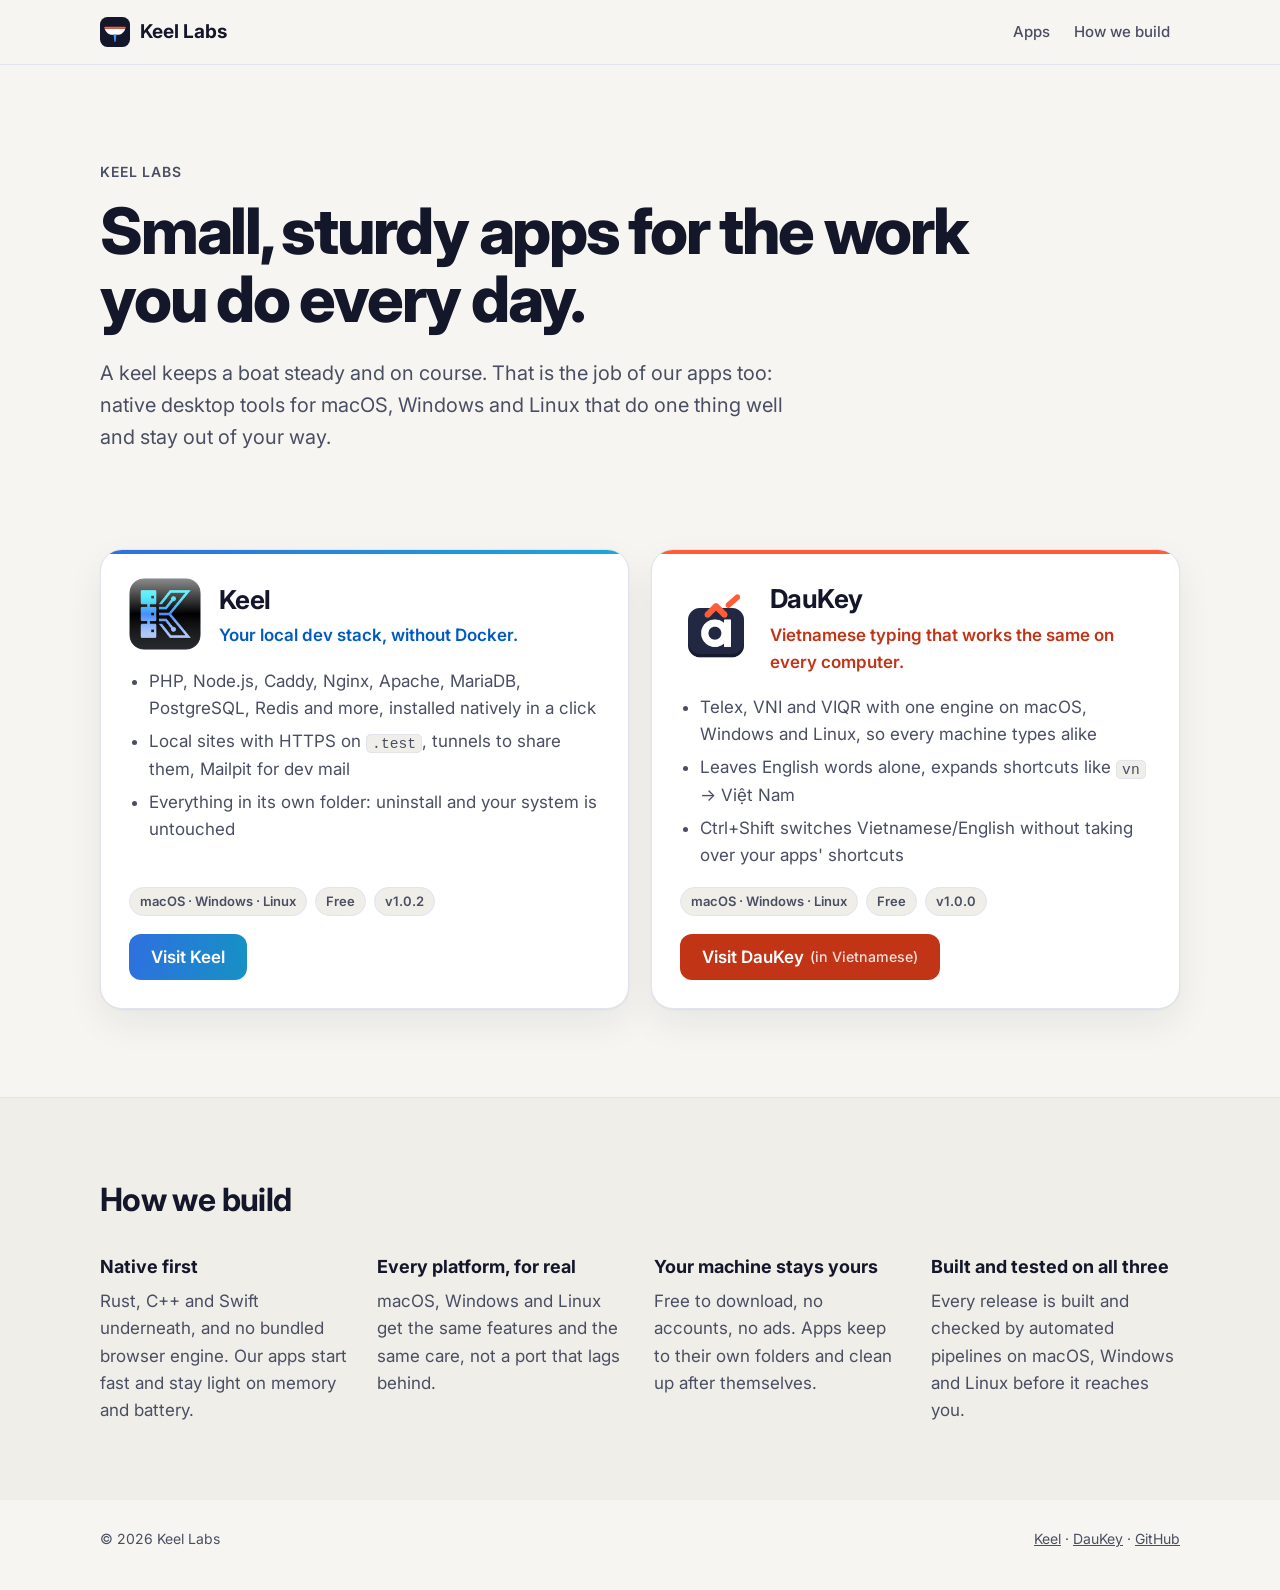
==== docs/index.html @ 5437e17e "Logo link: keep the visible name as its accessible name" ====
<!doctype html>
<html lang="en">
<head>
<meta charset="utf-8">
<meta name="viewport" content="width=device-width, initial-scale=1">
<title>Keel Labs – Small, sturdy desktop apps</title>
<meta name="description" content="Keel Labs makes native desktop apps for macOS, Windows and Linux: Keel, a local dev stack without Docker, and DauKey, a Vietnamese input method.">
<meta property="og:title" content="Keel Labs">
<meta property="og:description" content="Small, sturdy desktop apps for macOS, Windows and Linux.">
<meta property="og:image" content="https://keellabs.dev/img/keellabs-256.png">
<link rel="icon" href="img/keellabs.svg" type="image/svg+xml">
<link rel="icon" href="img/keellabs-64.png" type="image/png">
<link rel="preconnect" href="https://fonts.googleapis.com">
<link rel="preconnect" href="https://fonts.gstatic.com" crossorigin>
<link href="https://fonts.googleapis.com/css2?family=Inter:wght@400;500;600;700;800&display=swap" rel="stylesheet">
<link rel="stylesheet" href="site.css">
</head>
<body>

<header class="top">
  <div class="wrap top-row">
    <a class="brand" href="/"><img src="img/keellabs.svg" alt="" width="30" height="30"><span>Keel Labs</span></a>
    <nav aria-label="Sections">
      <a href="#apps">Apps</a>
      <a href="#how">How we build</a>
    </nav>
  </div>
</header>

<main>
  <section class="hero">
    <div class="wrap">
      <p class="eyebrow">Keel Labs</p>
      <h1>Small, sturdy apps for the work you do every day.</h1>
      <p class="lead">A keel keeps a boat steady and on course. That is the job of our apps too:
        native desktop tools for macOS, Windows and Linux that do one thing well and stay out of your way.</p>
    </div>
  </section>

  <section id="apps" class="section">
    <div class="wrap">
      <h2 class="visually-hidden">Apps</h2>
      <div class="apps">
        <article class="app keel">
          <div class="app-head">
            <img src="img/keel.png" alt="" width="72" height="72">
            <div>
              <h3>Keel</h3>
              <p class="tagline">Your local dev stack, without Docker.</p>
            </div>
          </div>
          <ul>
            <li>PHP, Node.js, Caddy, Nginx, Apache, MariaDB, PostgreSQL, Redis and more, installed natively in a click</li>
            <li>Local sites with HTTPS on <code>.test</code>, tunnels to share them, Mailpit for dev mail</li>
            <li>Everything in its own folder: uninstall and your system is untouched</li>
          </ul>
          <p class="facts"><span>macOS · Windows · Linux</span><span>Free</span><span data-keel-version>v1.0.2</span></p>
          <a class="button" href="https://keel.keellabs.dev">Visit Keel</a>
        </article>

        <article class="app daukey">
          <div class="app-head">
            <img src="img/daukey.png" alt="" width="72" height="72">
            <div>
              <h3>DauKey</h3>
              <p class="tagline">Vietnamese typing that works the same on every computer.</p>
            </div>
          </div>
          <ul>
            <li>Telex, VNI and VIQR with one engine on macOS, Windows and Linux, so every machine types alike</li>
            <li>Leaves English words alone, expands shortcuts like <code>vn</code> → Việt Nam</li>
            <li>Ctrl+Shift switches Vietnamese/English without taking over your apps' shortcuts</li>
          </ul>
          <p class="facts"><span>macOS · Windows · Linux</span><span>Free</span><span data-daukey-version>v1.0.0</span></p>
          <a class="button" href="https://daukey.keellabs.dev" hreflang="vi">Visit DauKey <small>(in Vietnamese)</small></a>
        </article>
      </div>
    </div>
  </section>

  <section id="how" class="section alt">
    <div class="wrap">
      <h2>How we build</h2>
      <div class="principles">
        <div>
          <h3>Native first</h3>
          <p>Rust, C++ and Swift underneath, and no bundled browser engine. Our apps start fast and stay light on memory and battery.</p>
        </div>
        <div>
          <h3>Every platform, for real</h3>
          <p>macOS, Windows and Linux get the same features and the same care, not a port that lags behind.</p>
        </div>
        <div>
          <h3>Your machine stays yours</h3>
          <p>Free to download, no accounts, no ads. Apps keep to their own folders and clean up after themselves.</p>
        </div>
        <div>
          <h3>Built and tested on all three</h3>
          <p>Every release is built and checked by automated pipelines on macOS, Windows and Linux before it reaches you.</p>
        </div>
      </div>
    </div>
  </section>
</main>

<footer class="foot">
  <div class="wrap foot-row">
    <span>© 2026 Keel Labs</span>
    <span><a href="https://keel.keellabs.dev">Keel</a> · <a href="https://daukey.keellabs.dev" hreflang="vi">DauKey</a> · <a href="https://github.com/keel-app">GitHub</a></span>
  </div>
</footer>

<script>
  // Current versions, from each app's own release feed.
  fetch("https://api.github.com/repos/keel-app/keel-dev/releases/latest").then((r) => r.ok && r.json())
    .then((r) => { if (r) document.querySelector("[data-keel-version]").textContent = r.tag_name; }).catch(() => {});
  fetch("https://daukey.keellabs.dev/version.json").then((r) => r.ok && r.json())
    .then((v) => { if (v) document.querySelector("[data-daukey-version]").textContent = v.released === false ? `v${v.version} coming soon` : `v${v.version}`; }).catch(() => {});
</script>
</body>
</html>
---- docs/site.css ----
/* keellabs.dev - neutral ink with each app's own accent: DauKey orange, Keel blue. */

:root {
  --page: #f6f5f1;
  --raised: #ffffff;
  --alt: #efeee9;
  --ink: #14172a;
  --muted: #4a4e62;
  --line: #e1e3ee;
  --daukey: #c13416;       /* DauKey accent-text */
  --daukey-fill: #ff5c38;
  --keel: #005ac2;         /* Keel blue for text on light */
  --keel-fill: #2f6fe0;
  --shadow: 0 1px 2px rgb(20 23 42 / 0.05), 0 14px 36px rgb(20 23 42 / 0.07);
  color-scheme: light dark;
}
@media (prefers-color-scheme: dark) {
  :root {
    --page: #0e1020;
    --raised: #161a2e;
    --alt: #121527;
    --ink: #f1f2f7;
    --muted: #9aa0bc;
    --line: #2a2f47;
    --daukey: #ff7a5a;
    --keel: #7aa9ff;
    --shadow: 0 1px 2px rgb(0 0 0 / 0.3), 0 16px 40px rgb(0 0 0 / 0.35);
  }
}

* { box-sizing: border-box; }
body {
  margin: 0; background: var(--page); color: var(--ink);
  font-family: Inter, ui-sans-serif, system-ui, sans-serif; font-size: 17px; line-height: 1.6;
  -webkit-font-smoothing: antialiased;
}
a { color: inherit; }
:focus-visible { outline: 3px solid var(--keel-fill); outline-offset: 2px; border-radius: 6px; }
code { font-family: ui-monospace, "SF Mono", Consolas, monospace; font-size: 0.86em; background: var(--alt); border: 1px solid var(--line); padding: 0.05em 0.35em; border-radius: 5px; }
.visually-hidden { position: absolute; width: 1px; height: 1px; overflow: hidden; clip: rect(0 0 0 0); white-space: nowrap; }

.wrap { width: min(1080px, 100% - 32px); margin-inline: auto; }

.top { border-bottom: 1px solid var(--line); }
.top-row { display: flex; align-items: center; justify-content: space-between; height: 64px; gap: 16px; }
.brand { display: flex; align-items: center; gap: 10px; text-decoration: none; font-weight: 700; font-size: 19px; }
nav { display: flex; gap: 4px; }
nav a { color: var(--muted); text-decoration: none; padding: 6px 10px; border-radius: 8px; font-size: 15px; font-weight: 500; }
nav a:hover { color: var(--ink); background: var(--alt); }

.hero { padding: 96px 0 56px; }
.eyebrow { margin: 0 0 14px; color: var(--muted); font-weight: 600; font-size: 14px; letter-spacing: 0.06em; text-transform: uppercase; }
h1 { margin: 0; max-width: 15em; font-size: clamp(38px, 5.6vw, 64px); line-height: 1.06; letter-spacing: -0.035em; font-weight: 800; }
.lead { max-width: 36em; margin: 24px 0 0; font-size: 20px; color: var(--muted); }

.section { padding: 40px 0 88px; }
.section.alt { padding: 76px 0; background: var(--alt); border-top: 1px solid var(--line); }
h2 { margin: 0 0 28px; font-size: 32px; letter-spacing: -0.02em; }

.apps { display: grid; grid-template-columns: repeat(2, minmax(0, 1fr)); gap: 22px; }
.app {
  position: relative; display: flex; flex-direction: column; gap: 18px;
  background: var(--raised); border: 1px solid var(--line); border-radius: 22px; padding: 28px; box-shadow: var(--shadow);
  overflow: hidden;
}
.app::before { content: ""; position: absolute; inset: 0 0 auto; height: 4px; }
.app.keel::before { background: linear-gradient(90deg, #2f6fe0, #19a8d8); }
.app.daukey::before { background: var(--daukey-fill); }
.app-head { display: flex; gap: 18px; align-items: center; }
.app-head img { border-radius: 16px; flex: none; }
.app h3 { margin: 0; font-size: 26px; letter-spacing: -0.02em; }
.tagline { margin: 2px 0 0; font-size: 17px; font-weight: 600; }
.keel .tagline { color: var(--keel); }
.daukey .tagline { color: var(--daukey); }
.app ul { margin: 0; padding-left: 20px; color: var(--muted); display: grid; gap: 6px; }
.facts { margin: auto 0 0; display: flex; flex-wrap: wrap; gap: 8px; }
.facts span { font-size: 13px; font-weight: 600; color: var(--muted); background: var(--alt); border: 1px solid var(--line); padding: 3px 10px; border-radius: 99px; }
.button {
  align-self: flex-start; display: inline-flex; align-items: center; gap: 6px; min-height: 46px; padding: 0 22px;
  border-radius: 12px; font-weight: 600; text-decoration: none; color: #fff;
}
.button small { font-weight: 500; opacity: 0.85; }
.keel .button { background: linear-gradient(100deg, #2f6fe0, #1592c4); }
.daukey .button { background: #c13416; } /* fixed: white text needs the dark orange in both modes */
.button:hover { filter: brightness(1.07); }

.principles { display: grid; grid-template-columns: repeat(4, minmax(0, 1fr)); gap: 28px; }
.principles h3 { margin: 0 0 6px; font-size: 18px; }
.principles p { margin: 0; color: var(--muted); }

.foot { padding: 28px 0 40px; color: var(--muted); font-size: 14px; }
.foot-row { display: flex; justify-content: space-between; flex-wrap: wrap; gap: 12px; }
.foot a { color: var(--muted); }

@media (max-width: 900px) {
  .hero { padding: 56px 0 36px; }
  .apps, .principles { grid-template-columns: minmax(0, 1fr); }
  .app { padding: 22px; }
  .button { align-self: stretch; justify-content: center; }
}
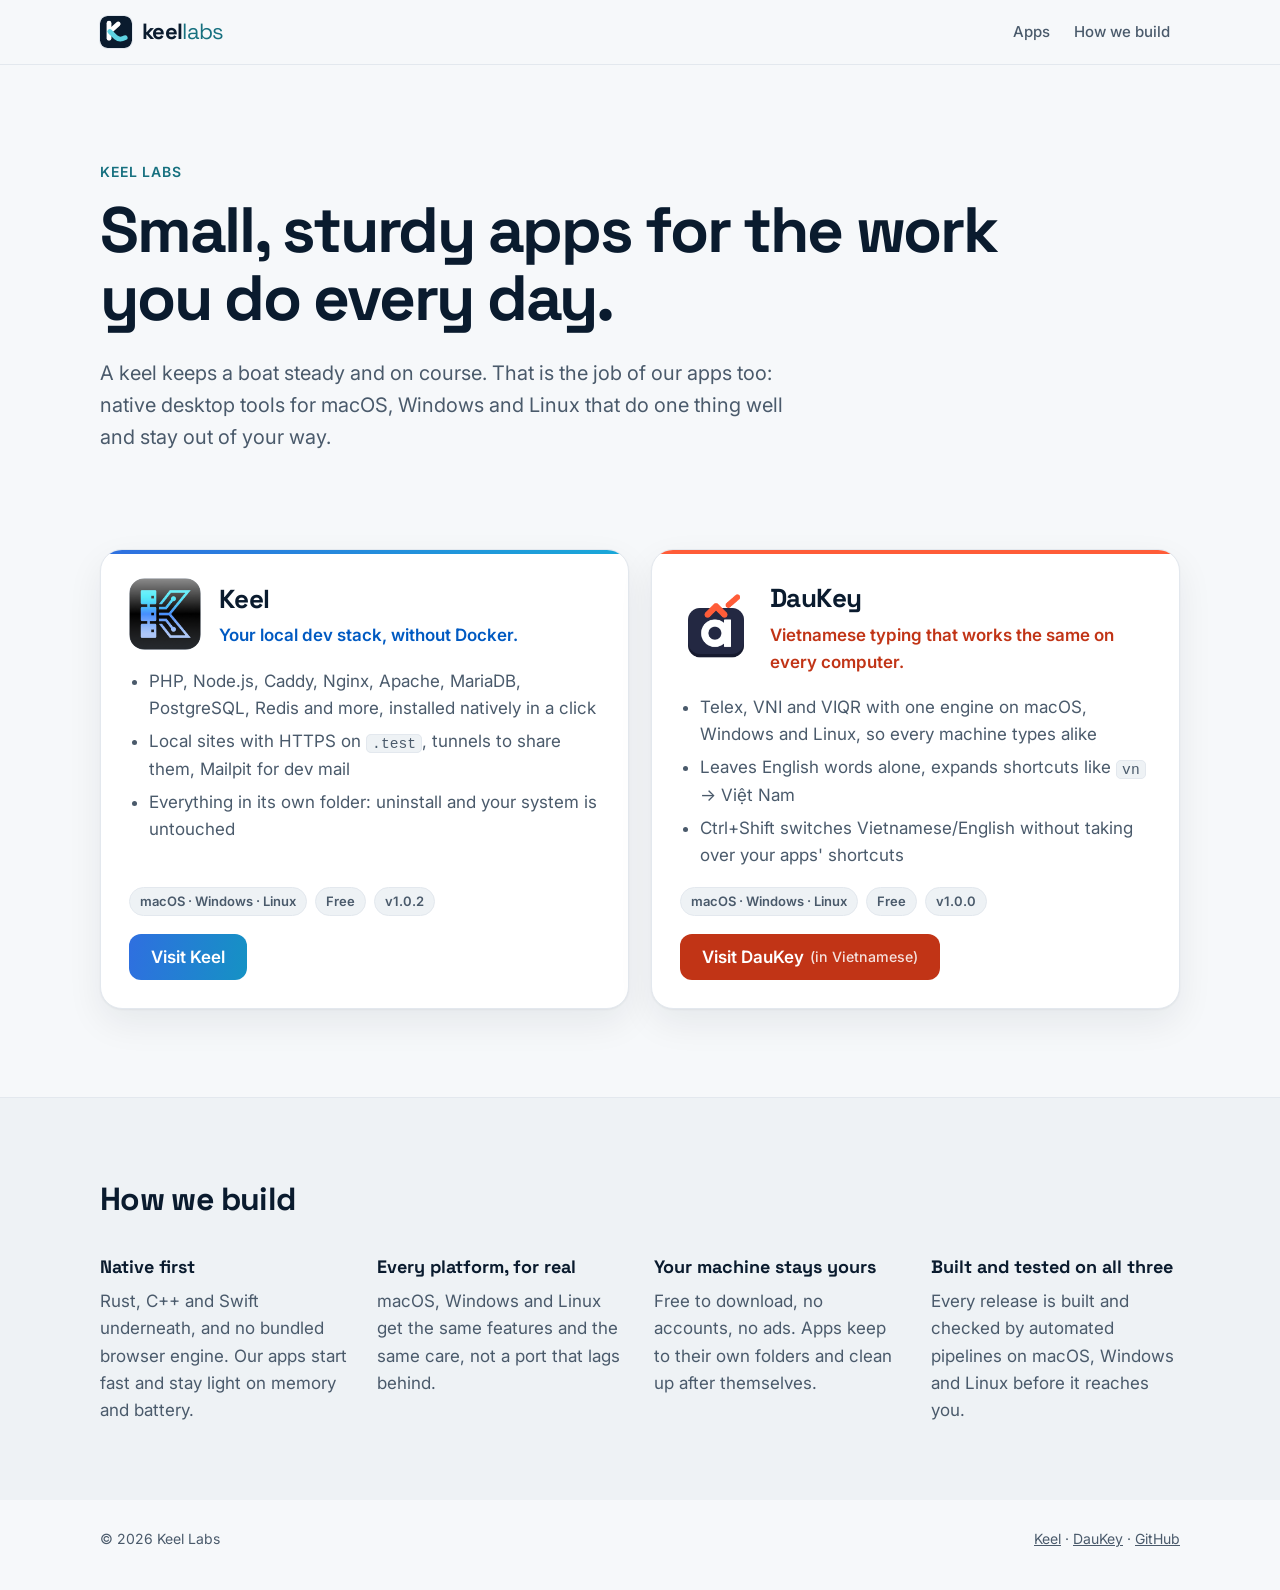
==== commit 06bfb986: "Keel Labs identity: K logo, navy and teal, Space Grotesk headings, new favicon and preview image" ====
--- a/docs/index.html
+++ b/docs/index.html
@@ -3,23 +3,34 @@
 <head>
 <meta charset="utf-8">
 <meta name="viewport" content="width=device-width, initial-scale=1">
-<title>Keel Labs – Small, sturdy desktop apps</title>
+<title>Keel Labs – Small, sturdy desktop apps for macOS, Windows and Linux</title>
 <meta name="description" content="Keel Labs makes native desktop apps for macOS, Windows and Linux: Keel, a local dev stack without Docker, and DauKey, a Vietnamese input method.">
-<meta property="og:title" content="Keel Labs">
-<meta property="og:description" content="Small, sturdy desktop apps for macOS, Windows and Linux.">
-<meta property="og:image" content="https://keellabs.dev/img/keellabs-256.png">
-<link rel="icon" href="img/keellabs.svg" type="image/svg+xml">
+<link rel="canonical" href="https://keellabs.dev/">
+<meta property="og:type" content="website">
+<meta property="og:site_name" content="Keel Labs">
+<meta property="og:locale" content="en_US">
+<meta property="og:url" content="https://keellabs.dev/">
+<meta property="og:title" content="Keel Labs – Small, sturdy desktop apps">
+<meta property="og:description" content="Keel, a local dev stack without Docker, and DauKey, a Vietnamese input method. Native apps for macOS, Windows and Linux.">
+<meta property="og:image" content="https://keellabs.dev/img/og.png">
+<meta property="og:image:width" content="1200">
+<meta property="og:image:height" content="630">
+<meta name="twitter:card" content="summary_large_image">
+<meta name="theme-color" content="#0a1b2e">
+<script type="application/ld+json">{"@context": "https://schema.org", "@type": "Organization", "name": "Keel Labs", "url": "https://keellabs.dev/", "logo": "https://keellabs.dev/img/keellabs-256.png", "sameAs": ["https://github.com/keel-app"]}</script>
+<script type="application/ld+json">{"@context": "https://schema.org", "@type": "WebSite", "name": "Keel Labs", "url": "https://keellabs.dev/"}</script>
+<link rel="icon" href="img/keellabs-small.svg" type="image/svg+xml">
 <link rel="icon" href="img/keellabs-64.png" type="image/png">
 <link rel="preconnect" href="https://fonts.googleapis.com">
 <link rel="preconnect" href="https://fonts.gstatic.com" crossorigin>
-<link href="https://fonts.googleapis.com/css2?family=Inter:wght@400;500;600;700;800&display=swap" rel="stylesheet">
+<link href="https://fonts.googleapis.com/css2?family=Inter:wght@400;500;600;700&family=Space+Grotesk:wght@400;700&display=swap" rel="stylesheet">
 <link rel="stylesheet" href="site.css">
 </head>
 <body>
 
 <header class="top">
   <div class="wrap top-row">
-    <a class="brand" href="/"><img src="img/keellabs.svg" alt="" width="30" height="30"><span>Keel Labs</span></a>
+    <a class="brand" href="/" aria-label="Keel Labs"><img src="img/keellabs-small.svg" alt="" width="32" height="32"><span><b>keel</b><span>labs</span></span></a>
     <nav aria-label="Sections">
       <a href="#apps">Apps</a>
       <a href="#how">How we build</a>
--- a/docs/site.css
+++ b/docs/site.css
@@ -1,27 +1,30 @@
-/* keellabs.dev - neutral ink with each app's own accent: DauKey orange, Keel blue. */
+/* keellabs.dev - Keel Labs navy and teal; each app keeps its own accent: DauKey orange, Keel blue. */
 
 :root {
-  --page: #f6f5f1;
+  --page: #f6f8fa;
   --raised: #ffffff;
-  --alt: #efeee9;
-  --ink: #14172a;
-  --muted: #4a4e62;
-  --line: #e1e3ee;
+  --alt: #eef2f5;
+  --ink: #0a1b2e;          /* Keel Labs navy */
+  --muted: #4a5a6b;
+  --line: #e3e8ee;
+  --brand: #16707f;        /* Keel Labs teal for text and lines on light */
   --daukey: #c13416;       /* DauKey accent-text */
   --daukey-fill: #ff5c38;
   --keel: #005ac2;         /* Keel blue for text on light */
   --keel-fill: #2f6fe0;
-  --shadow: 0 1px 2px rgb(20 23 42 / 0.05), 0 14px 36px rgb(20 23 42 / 0.07);
+  --shadow: 0 1px 2px rgb(10 27 46 / 0.05), 0 14px 36px rgb(10 27 46 / 0.07);
+  --display: "Space Grotesk", Inter, ui-sans-serif, system-ui, sans-serif;
   color-scheme: light dark;
 }
 @media (prefers-color-scheme: dark) {
   :root {
-    --page: #0e1020;
-    --raised: #161a2e;
-    --alt: #121527;
-    --ink: #f1f2f7;
-    --muted: #9aa0bc;
-    --line: #2a2f47;
+    --page: #0a1b2e;
+    --raised: #11243a;
+    --alt: #0e2034;
+    --ink: #f1f5f8;
+    --muted: #9fb0c0;
+    --line: #1f3550;
+    --brand: #5fd3e3;
     --daukey: #ff7a5a;
     --keel: #7aa9ff;
     --shadow: 0 1px 2px rgb(0 0 0 / 0.3), 0 16px 40px rgb(0 0 0 / 0.35);
@@ -35,7 +38,7 @@
   -webkit-font-smoothing: antialiased;
 }
 a { color: inherit; }
-:focus-visible { outline: 3px solid var(--keel-fill); outline-offset: 2px; border-radius: 6px; }
+:focus-visible { outline: 3px solid var(--brand); outline-offset: 2px; border-radius: 6px; }
 code { font-family: ui-monospace, "SF Mono", Consolas, monospace; font-size: 0.86em; background: var(--alt); border: 1px solid var(--line); padding: 0.05em 0.35em; border-radius: 5px; }
 .visually-hidden { position: absolute; width: 1px; height: 1px; overflow: hidden; clip: rect(0 0 0 0); white-space: nowrap; }
 
@@ -43,14 +46,18 @@
 
 .top { border-bottom: 1px solid var(--line); }
 .top-row { display: flex; align-items: center; justify-content: space-between; height: 64px; gap: 16px; }
-.brand { display: flex; align-items: center; gap: 10px; text-decoration: none; font-weight: 700; font-size: 19px; }
+.brand { display: flex; align-items: center; gap: 10px; text-decoration: none; font-family: var(--display); font-size: 22px; letter-spacing: -0.03em; }
+.brand img { border-radius: 24%; box-shadow: 0 0 0 1px var(--line); } /* the navy tile needs an edge on the navy dark page */
+.brand b { font-weight: 700; }
+.brand span span { font-weight: 400; color: var(--brand); }
 nav { display: flex; gap: 4px; }
 nav a { color: var(--muted); text-decoration: none; padding: 6px 10px; border-radius: 8px; font-size: 15px; font-weight: 500; }
 nav a:hover { color: var(--ink); background: var(--alt); }
 
 .hero { padding: 96px 0 56px; }
-.eyebrow { margin: 0 0 14px; color: var(--muted); font-weight: 600; font-size: 14px; letter-spacing: 0.06em; text-transform: uppercase; }
-h1 { margin: 0; max-width: 15em; font-size: clamp(38px, 5.6vw, 64px); line-height: 1.06; letter-spacing: -0.035em; font-weight: 800; }
+.eyebrow { margin: 0 0 14px; color: var(--brand); font-weight: 600; font-size: 14px; letter-spacing: 0.06em; text-transform: uppercase; }
+h1, h2, h3 { font-family: var(--display); }
+h1 { margin: 0; max-width: 15em; font-size: clamp(38px, 5.6vw, 64px); line-height: 1.06; letter-spacing: -0.035em; font-weight: 700; }
 .lead { max-width: 36em; margin: 24px 0 0; font-size: 20px; color: var(--muted); }
 
 .section { padding: 40px 0 88px; }
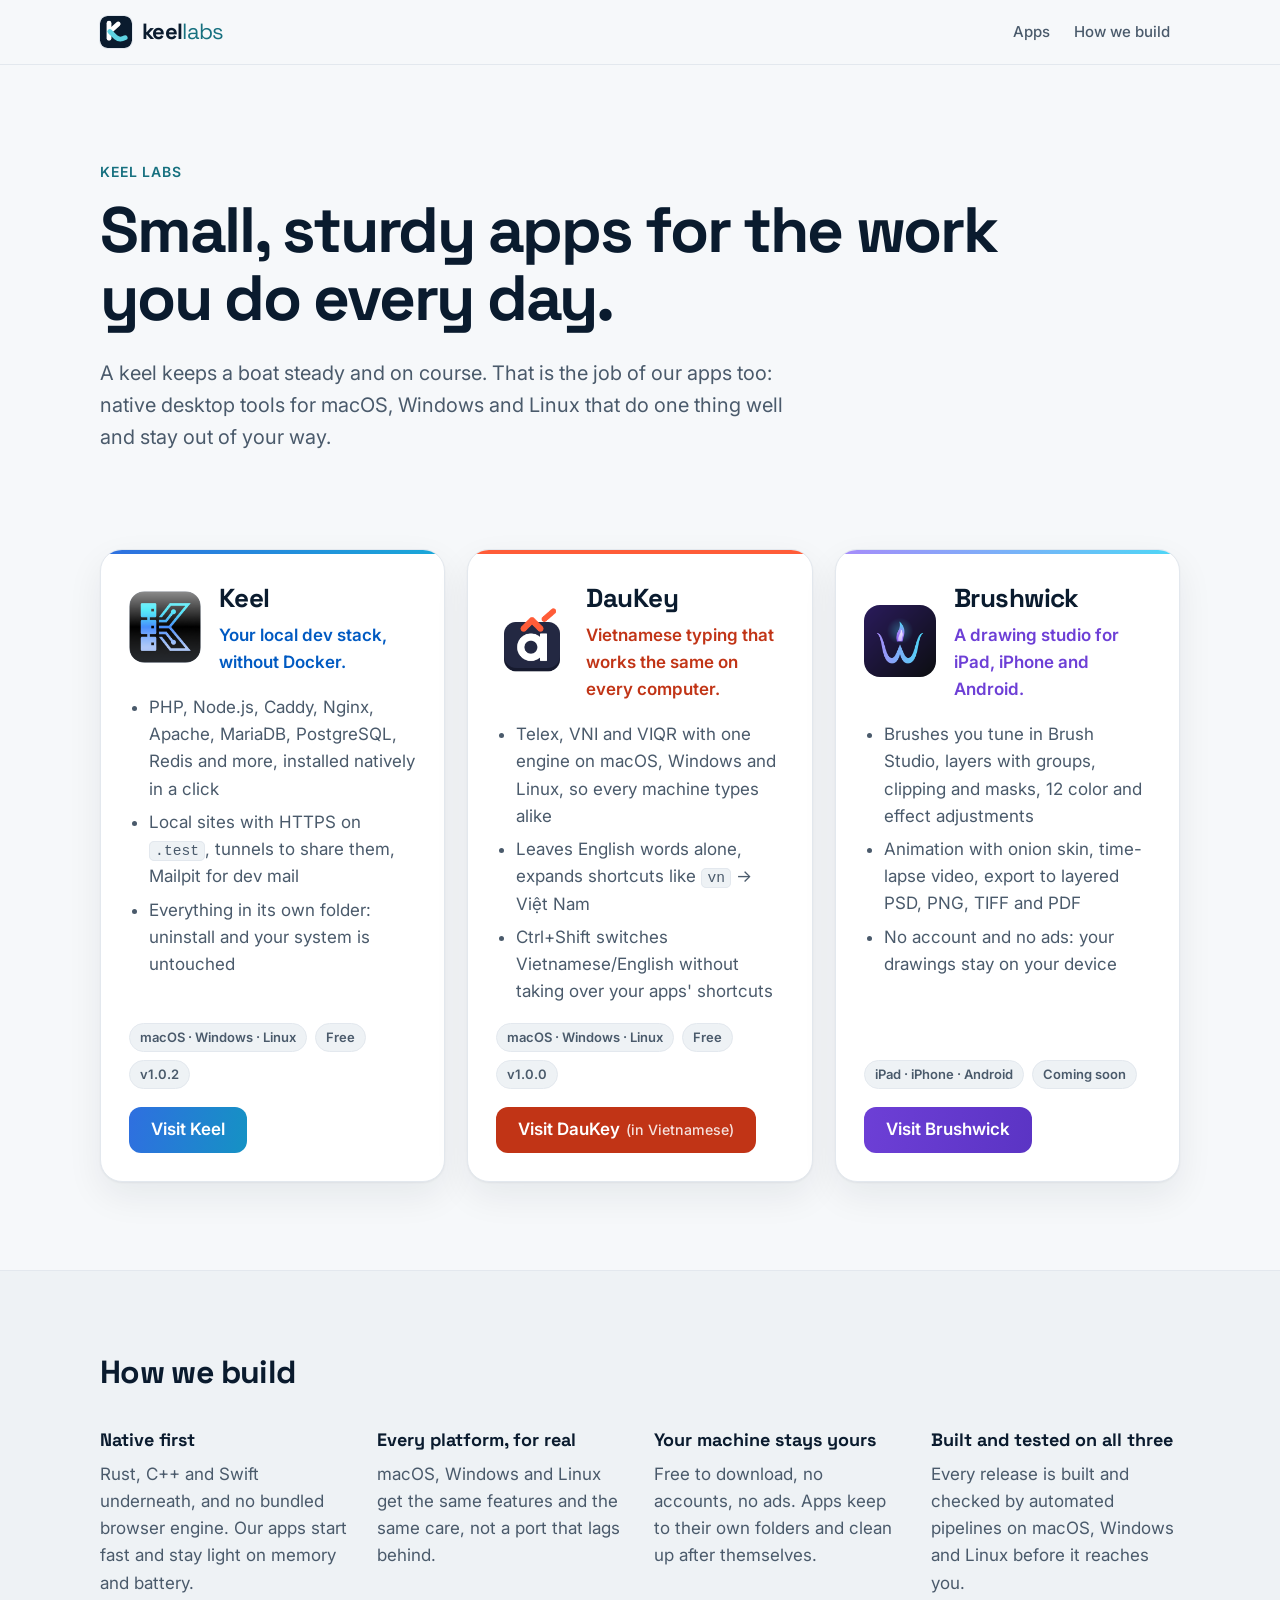
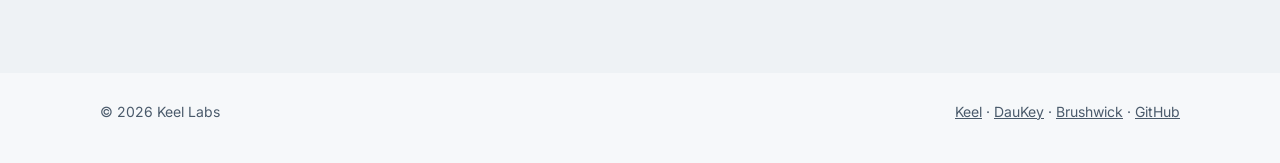
==== commit 87496022: "Add Brushwick, the drawing app for iPad, iPhone and Android, to the app list" ====
--- a/docs/index.html
+++ b/docs/index.html
@@ -4,14 +4,14 @@
 <meta charset="utf-8">
 <meta name="viewport" content="width=device-width, initial-scale=1">
 <title>Keel Labs – Small, sturdy desktop apps for macOS, Windows and Linux</title>
-<meta name="description" content="Keel Labs makes native desktop apps for macOS, Windows and Linux: Keel, a local dev stack without Docker, and DauKey, a Vietnamese input method.">
+<meta name="description" content="Keel Labs makes native desktop apps for macOS, Windows and Linux: Keel, a local dev stack without Docker, and DauKey, a Vietnamese input method. Plus Brushwick, a drawing app for iPad, iPhone and Android.">
 <link rel="canonical" href="https://keellabs.dev/">
 <meta property="og:type" content="website">
 <meta property="og:site_name" content="Keel Labs">
 <meta property="og:locale" content="en_US">
 <meta property="og:url" content="https://keellabs.dev/">
 <meta property="og:title" content="Keel Labs – Small, sturdy desktop apps">
-<meta property="og:description" content="Keel, a local dev stack without Docker, and DauKey, a Vietnamese input method. Native apps for macOS, Windows and Linux.">
+<meta property="og:description" content="Keel, a local dev stack without Docker, and DauKey, a Vietnamese input method. Native apps for macOS, Windows and Linux. Plus Brushwick, a drawing app for iPad, iPhone and Android.">
 <meta property="og:image" content="https://keellabs.dev/img/og.png">
 <meta property="og:image:width" content="1200">
 <meta property="og:image:height" content="630">
@@ -85,6 +85,22 @@
           <p class="facts"><span>macOS · Windows · Linux</span><span>Free</span><span data-daukey-version>v1.0.0</span></p>
           <a class="button" href="https://daukey.keellabs.dev" hreflang="vi">Visit DauKey <small>(in Vietnamese)</small></a>
         </article>
+        <article class="app brushwick">
+          <div class="app-head">
+            <img src="img/brushwick.png" alt="" width="72" height="72">
+            <div>
+              <h3>Brushwick</h3>
+              <p class="tagline">A drawing studio for iPad, iPhone and Android.</p>
+            </div>
+          </div>
+          <ul>
+            <li>Brushes you tune in Brush Studio, layers with groups, clipping and masks, 12 color and effect adjustments</li>
+            <li>Animation with onion skin, time-lapse video, export to layered PSD, PNG, TIFF and PDF</li>
+            <li>No account and no ads: your drawings stay on your device</li>
+          </ul>
+          <p class="facts"><span>iPad · iPhone · Android</span><span>Coming soon</span></p>
+          <a class="button" href="https://brushwick.keellabs.dev/en/">Visit Brushwick</a>
+        </article>
       </div>
     </div>
   </section>
@@ -117,7 +133,7 @@
 <footer class="foot">
   <div class="wrap foot-row">
     <span>© 2026 Keel Labs</span>
-    <span><a href="https://keel.keellabs.dev">Keel</a> · <a href="https://daukey.keellabs.dev" hreflang="vi">DauKey</a> · <a href="https://github.com/keel-app">GitHub</a></span>
+    <span><a href="https://keel.keellabs.dev">Keel</a> · <a href="https://daukey.keellabs.dev" hreflang="vi">DauKey</a> · <a href="https://brushwick.keellabs.dev/en/">Brushwick</a> · <a href="https://github.com/keel-app">GitHub</a></span>
   </div>
 </footer>
 
--- a/docs/site.css
+++ b/docs/site.css
@@ -1,4 +1,4 @@
-/* keellabs.dev - Keel Labs navy and teal; each app keeps its own accent: DauKey orange, Keel blue. */
+/* keellabs.dev - Keel Labs navy and teal; each app keeps its own accent: DauKey orange, Keel blue, Brushwick purple. */
 
 :root {
   --page: #f6f8fa;
@@ -12,6 +12,7 @@
   --daukey-fill: #ff5c38;
   --keel: #005ac2;         /* Keel blue for text on light */
   --keel-fill: #2f6fe0;
+  --brushwick: #6d3fd6;    /* Brushwick purple for text on light */
   --shadow: 0 1px 2px rgb(10 27 46 / 0.05), 0 14px 36px rgb(10 27 46 / 0.07);
   --display: "Space Grotesk", Inter, ui-sans-serif, system-ui, sans-serif;
   color-scheme: light dark;
@@ -27,6 +28,7 @@
     --brand: #5fd3e3;
     --daukey: #ff7a5a;
     --keel: #7aa9ff;
+    --brushwick: #b9a2fc;
     --shadow: 0 1px 2px rgb(0 0 0 / 0.3), 0 16px 40px rgb(0 0 0 / 0.35);
   }
 }
@@ -64,7 +66,7 @@
 .section.alt { padding: 76px 0; background: var(--alt); border-top: 1px solid var(--line); }
 h2 { margin: 0 0 28px; font-size: 32px; letter-spacing: -0.02em; }
 
-.apps { display: grid; grid-template-columns: repeat(2, minmax(0, 1fr)); gap: 22px; }
+.apps { display: grid; grid-template-columns: repeat(3, minmax(0, 1fr)); gap: 22px; }
 .app {
   position: relative; display: flex; flex-direction: column; gap: 18px;
   background: var(--raised); border: 1px solid var(--line); border-radius: 22px; padding: 28px; box-shadow: var(--shadow);
@@ -73,12 +75,14 @@
 .app::before { content: ""; position: absolute; inset: 0 0 auto; height: 4px; }
 .app.keel::before { background: linear-gradient(90deg, #2f6fe0, #19a8d8); }
 .app.daukey::before { background: var(--daukey-fill); }
+.app.brushwick::before { background: linear-gradient(90deg, #a78bfa, #4cd7f6); }
 .app-head { display: flex; gap: 18px; align-items: center; }
 .app-head img { border-radius: 16px; flex: none; }
 .app h3 { margin: 0; font-size: 26px; letter-spacing: -0.02em; }
 .tagline { margin: 2px 0 0; font-size: 17px; font-weight: 600; }
 .keel .tagline { color: var(--keel); }
 .daukey .tagline { color: var(--daukey); }
+.brushwick .tagline { color: var(--brushwick); }
 .app ul { margin: 0; padding-left: 20px; color: var(--muted); display: grid; gap: 6px; }
 .facts { margin: auto 0 0; display: flex; flex-wrap: wrap; gap: 8px; }
 .facts span { font-size: 13px; font-weight: 600; color: var(--muted); background: var(--alt); border: 1px solid var(--line); padding: 3px 10px; border-radius: 99px; }
@@ -89,6 +93,7 @@
 .button small { font-weight: 500; opacity: 0.85; }
 .keel .button { background: linear-gradient(100deg, #2f6fe0, #1592c4); }
 .daukey .button { background: #c13416; } /* fixed: white text needs the dark orange in both modes */
+.brushwick .button { background: linear-gradient(100deg, #6d3fd6, #5b34c4); } /* white text needs the deep purple in both modes */
 .button:hover { filter: brightness(1.07); }
 
 .principles { display: grid; grid-template-columns: repeat(4, minmax(0, 1fr)); gap: 28px; }
@@ -99,6 +104,9 @@
 .foot-row { display: flex; justify-content: space-between; flex-wrap: wrap; gap: 12px; }
 .foot a { color: var(--muted); }
 
+@media (max-width: 1060px) and (min-width: 901px) {
+  .apps { grid-template-columns: repeat(2, minmax(0, 1fr)); }
+}
 @media (max-width: 900px) {
   .hero { padding: 56px 0 36px; }
   .apps, .principles { grid-template-columns: minmax(0, 1fr); }
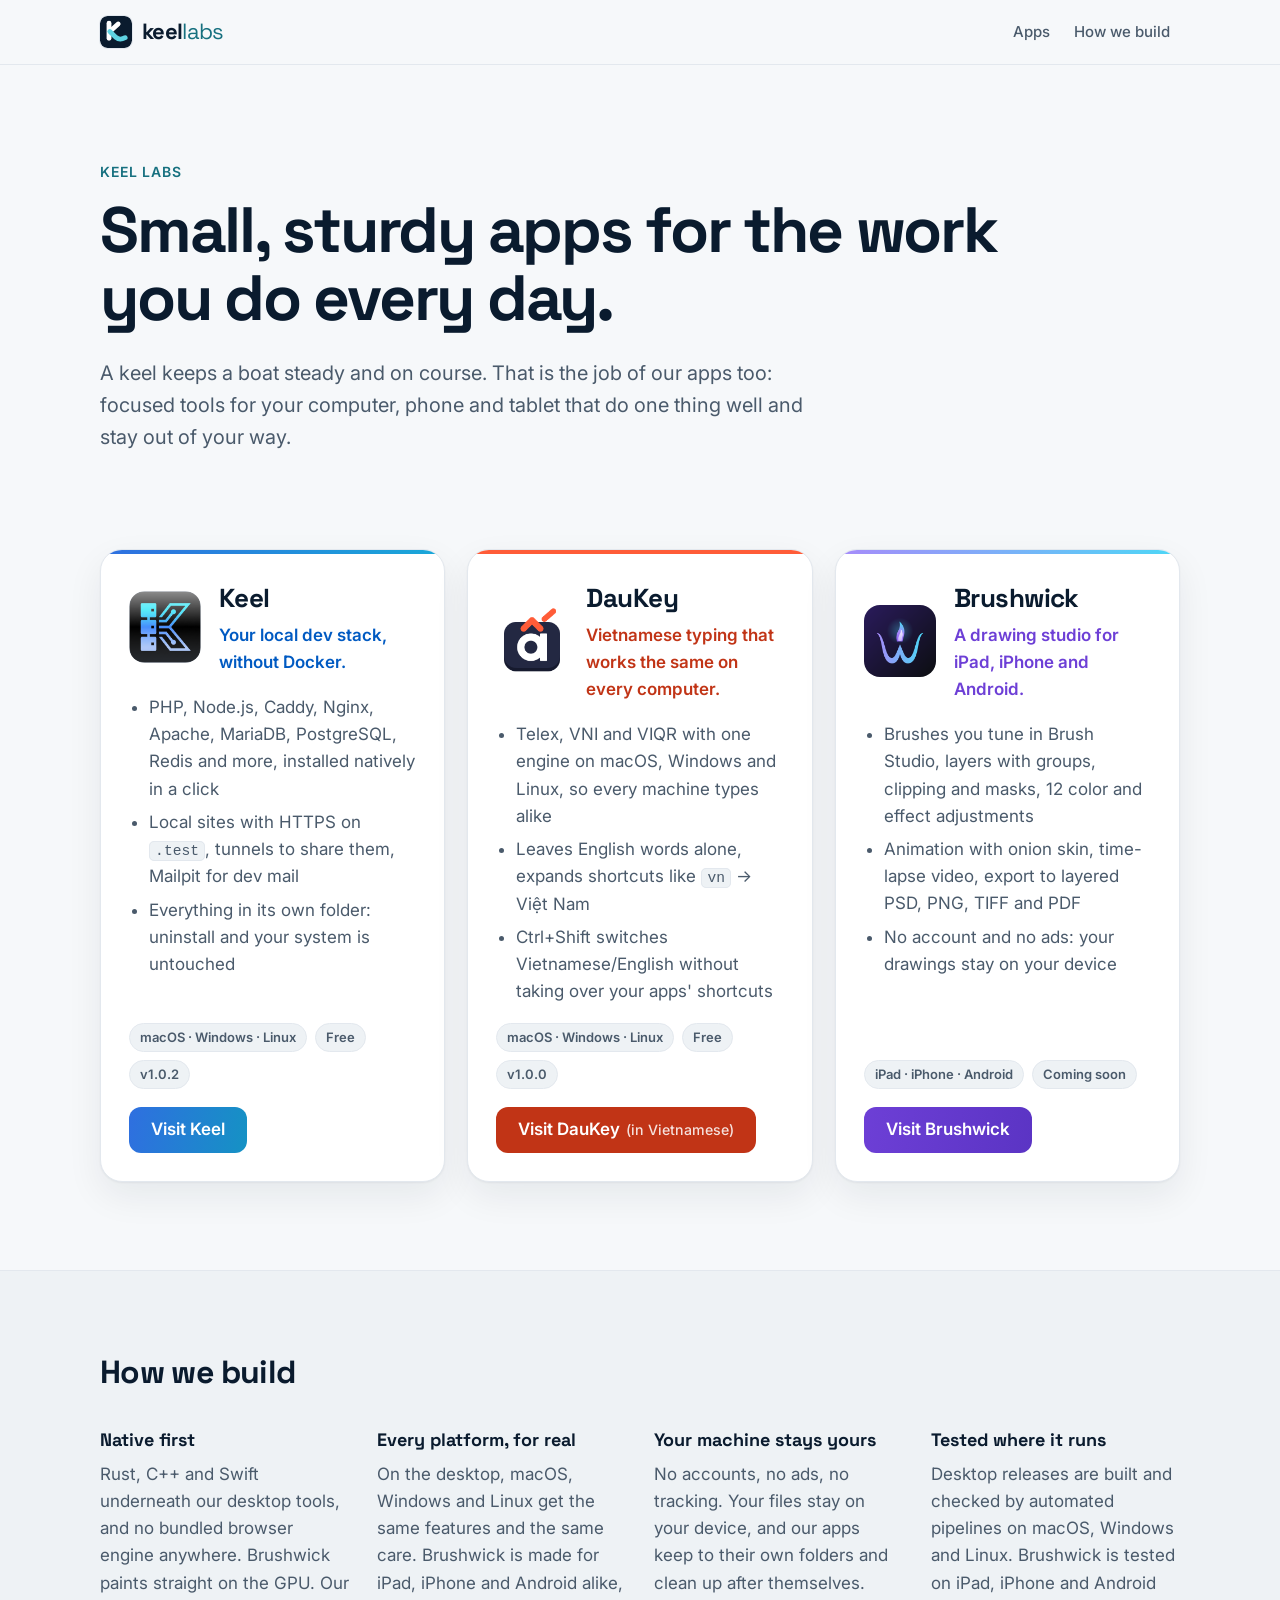
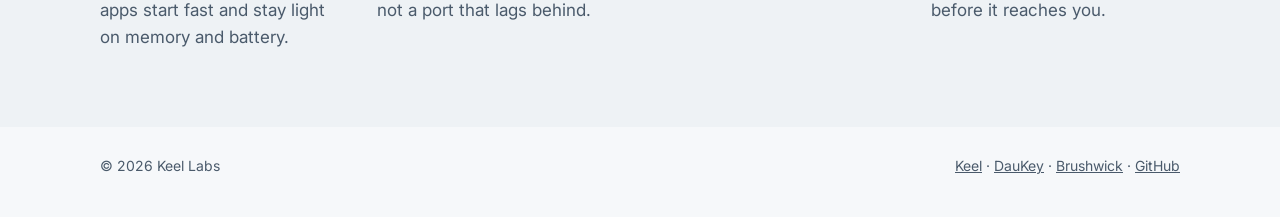
==== commit deaecc71: "Copy covers desktop and mobile now that Brushwick is here; preview image lists all three apps" ====
--- a/docs/index.html
+++ b/docs/index.html
@@ -3,15 +3,15 @@
 <head>
 <meta charset="utf-8">
 <meta name="viewport" content="width=device-width, initial-scale=1">
-<title>Keel Labs – Small, sturdy desktop apps for macOS, Windows and Linux</title>
-<meta name="description" content="Keel Labs makes native desktop apps for macOS, Windows and Linux: Keel, a local dev stack without Docker, and DauKey, a Vietnamese input method. Plus Brushwick, a drawing app for iPad, iPhone and Android.">
+<title>Keel Labs – Small, sturdy apps for desktop, phone and tablet</title>
+<meta name="description" content="Keel Labs makes small, sturdy apps: Keel, a local dev stack without Docker, and DauKey, a Vietnamese input method, for macOS, Windows and Linux; and Brushwick, a drawing studio for iPad, iPhone and Android.">
 <link rel="canonical" href="https://keellabs.dev/">
 <meta property="og:type" content="website">
 <meta property="og:site_name" content="Keel Labs">
 <meta property="og:locale" content="en_US">
 <meta property="og:url" content="https://keellabs.dev/">
-<meta property="og:title" content="Keel Labs – Small, sturdy desktop apps">
-<meta property="og:description" content="Keel, a local dev stack without Docker, and DauKey, a Vietnamese input method. Native apps for macOS, Windows and Linux. Plus Brushwick, a drawing app for iPad, iPhone and Android.">
+<meta property="og:title" content="Keel Labs – Small, sturdy apps">
+<meta property="og:description" content="Keel, a local dev stack without Docker, and DauKey, a Vietnamese input method, for macOS, Windows and Linux. Brushwick, a drawing studio for iPad, iPhone and Android.">
 <meta property="og:image" content="https://keellabs.dev/img/og.png">
 <meta property="og:image:width" content="1200">
 <meta property="og:image:height" content="630">
@@ -44,7 +44,7 @@
       <p class="eyebrow">Keel Labs</p>
       <h1>Small, sturdy apps for the work you do every day.</h1>
       <p class="lead">A keel keeps a boat steady and on course. That is the job of our apps too:
-        native desktop tools for macOS, Windows and Linux that do one thing well and stay out of your way.</p>
+        focused tools for your computer, phone and tablet that do one thing well and stay out of your way.</p>
     </div>
   </section>
 
@@ -111,19 +111,19 @@
       <div class="principles">
         <div>
           <h3>Native first</h3>
-          <p>Rust, C++ and Swift underneath, and no bundled browser engine. Our apps start fast and stay light on memory and battery.</p>
+          <p>Rust, C++ and Swift underneath our desktop tools, and no bundled browser engine anywhere. Brushwick paints straight on the GPU. Our apps start fast and stay light on memory and battery.</p>
         </div>
         <div>
           <h3>Every platform, for real</h3>
-          <p>macOS, Windows and Linux get the same features and the same care, not a port that lags behind.</p>
+          <p>On the desktop, macOS, Windows and Linux get the same features and the same care. Brushwick is made for iPad, iPhone and Android alike, not a port that lags behind.</p>
         </div>
         <div>
           <h3>Your machine stays yours</h3>
-          <p>Free to download, no accounts, no ads. Apps keep to their own folders and clean up after themselves.</p>
+          <p>No accounts, no ads, no tracking. Your files stay on your device, and our apps keep to their own folders and clean up after themselves.</p>
         </div>
         <div>
-          <h3>Built and tested on all three</h3>
-          <p>Every release is built and checked by automated pipelines on macOS, Windows and Linux before it reaches you.</p>
+          <h3>Tested where it runs</h3>
+          <p>Desktop releases are built and checked by automated pipelines on macOS, Windows and Linux. Brushwick is tested on iPad, iPhone and Android before it reaches you.</p>
         </div>
       </div>
     </div>
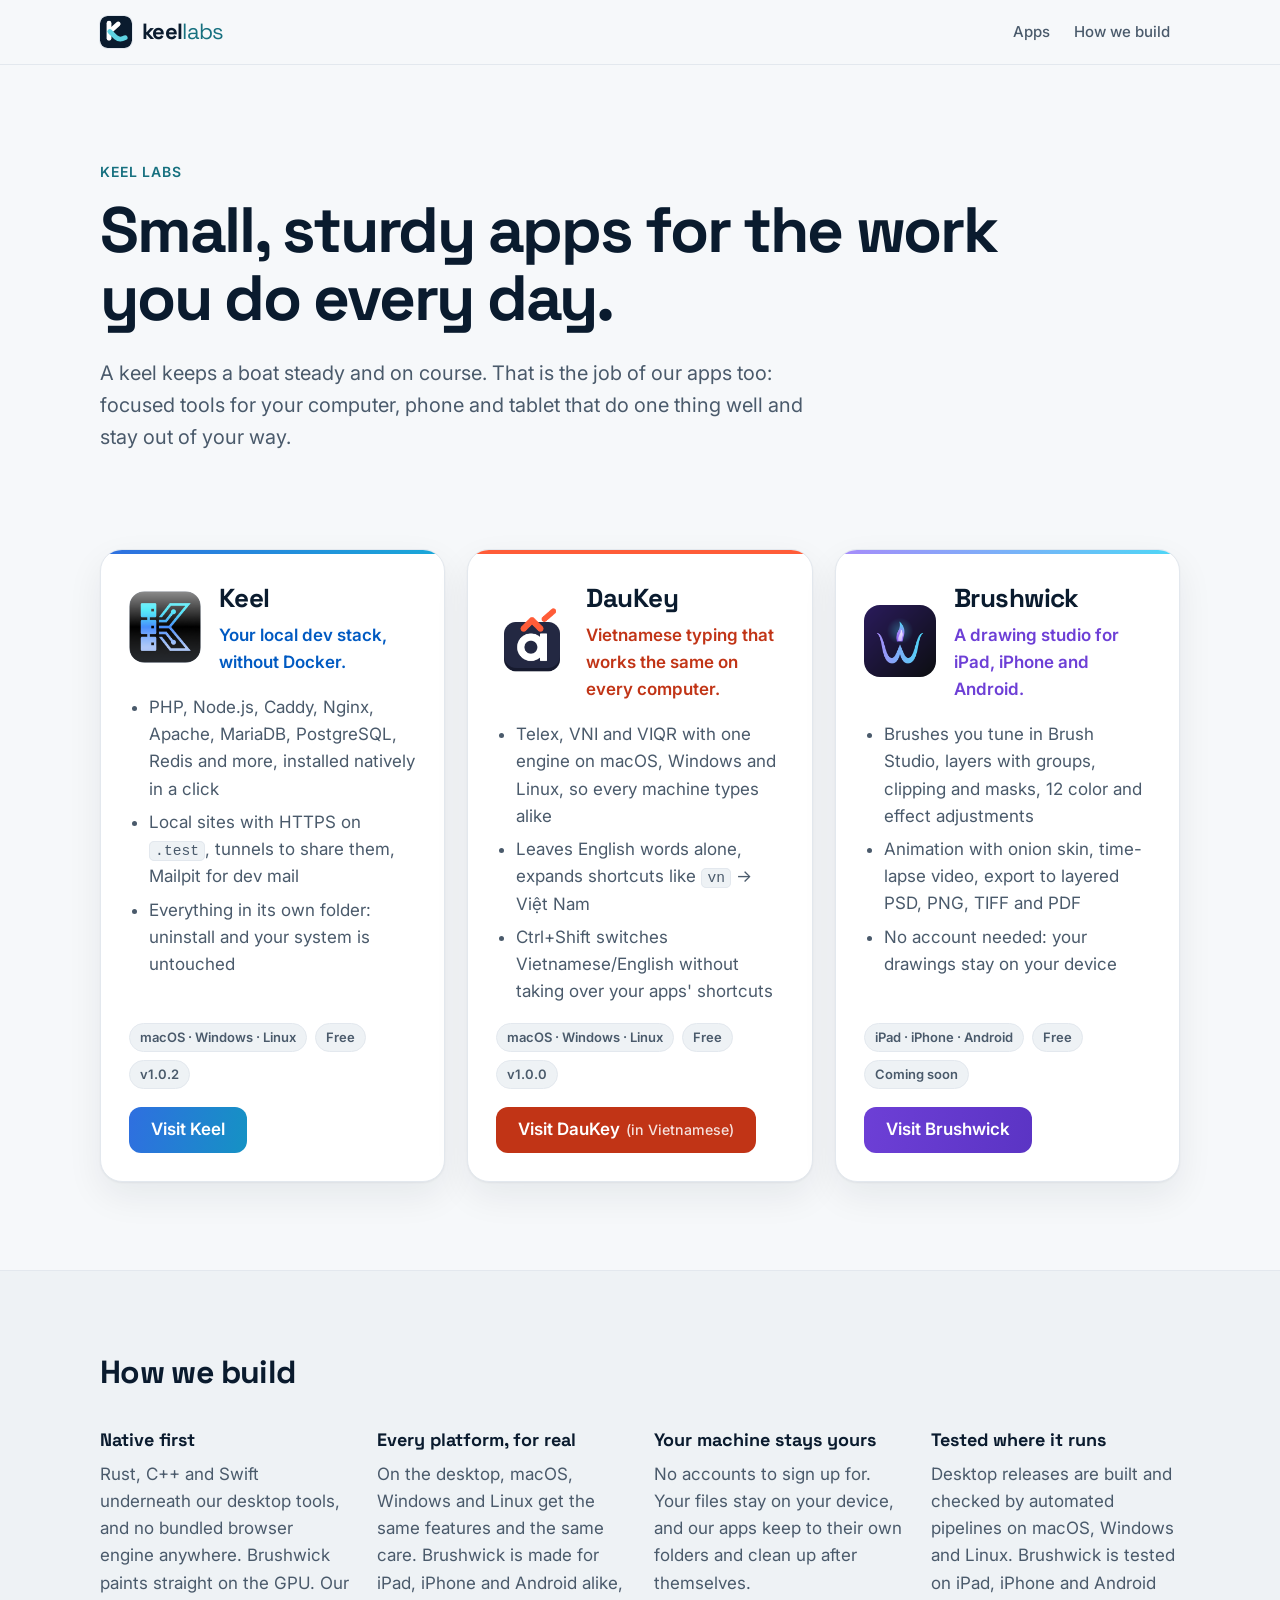
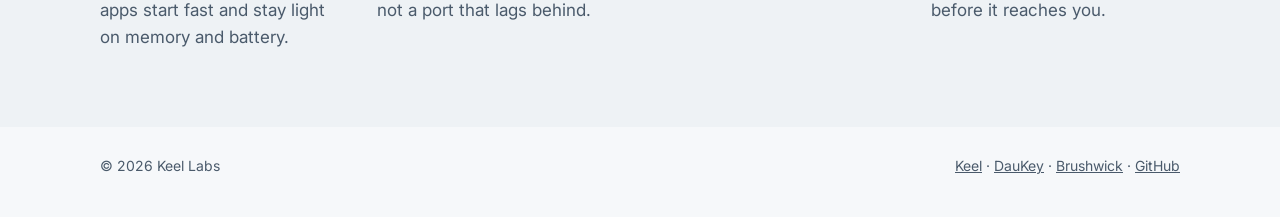
==== commit ceb36073: "Brushwick will be free with small ads: drop the no-ads claims, add a Free pill" ====
--- a/docs/index.html
+++ b/docs/index.html
@@ -96,9 +96,9 @@
           <ul>
             <li>Brushes you tune in Brush Studio, layers with groups, clipping and masks, 12 color and effect adjustments</li>
             <li>Animation with onion skin, time-lapse video, export to layered PSD, PNG, TIFF and PDF</li>
-            <li>No account and no ads: your drawings stay on your device</li>
+            <li>No account needed: your drawings stay on your device</li>
           </ul>
-          <p class="facts"><span>iPad · iPhone · Android</span><span>Coming soon</span></p>
+          <p class="facts"><span>iPad · iPhone · Android</span><span>Free</span><span>Coming soon</span></p>
           <a class="button" href="https://brushwick.keellabs.dev/en/">Visit Brushwick</a>
         </article>
       </div>
@@ -119,7 +119,7 @@
         </div>
         <div>
           <h3>Your machine stays yours</h3>
-          <p>No accounts, no ads, no tracking. Your files stay on your device, and our apps keep to their own folders and clean up after themselves.</p>
+          <p>No accounts to sign up for. Your files stay on your device, and our apps keep to their own folders and clean up after themselves.</p>
         </div>
         <div>
           <h3>Tested where it runs</h3>
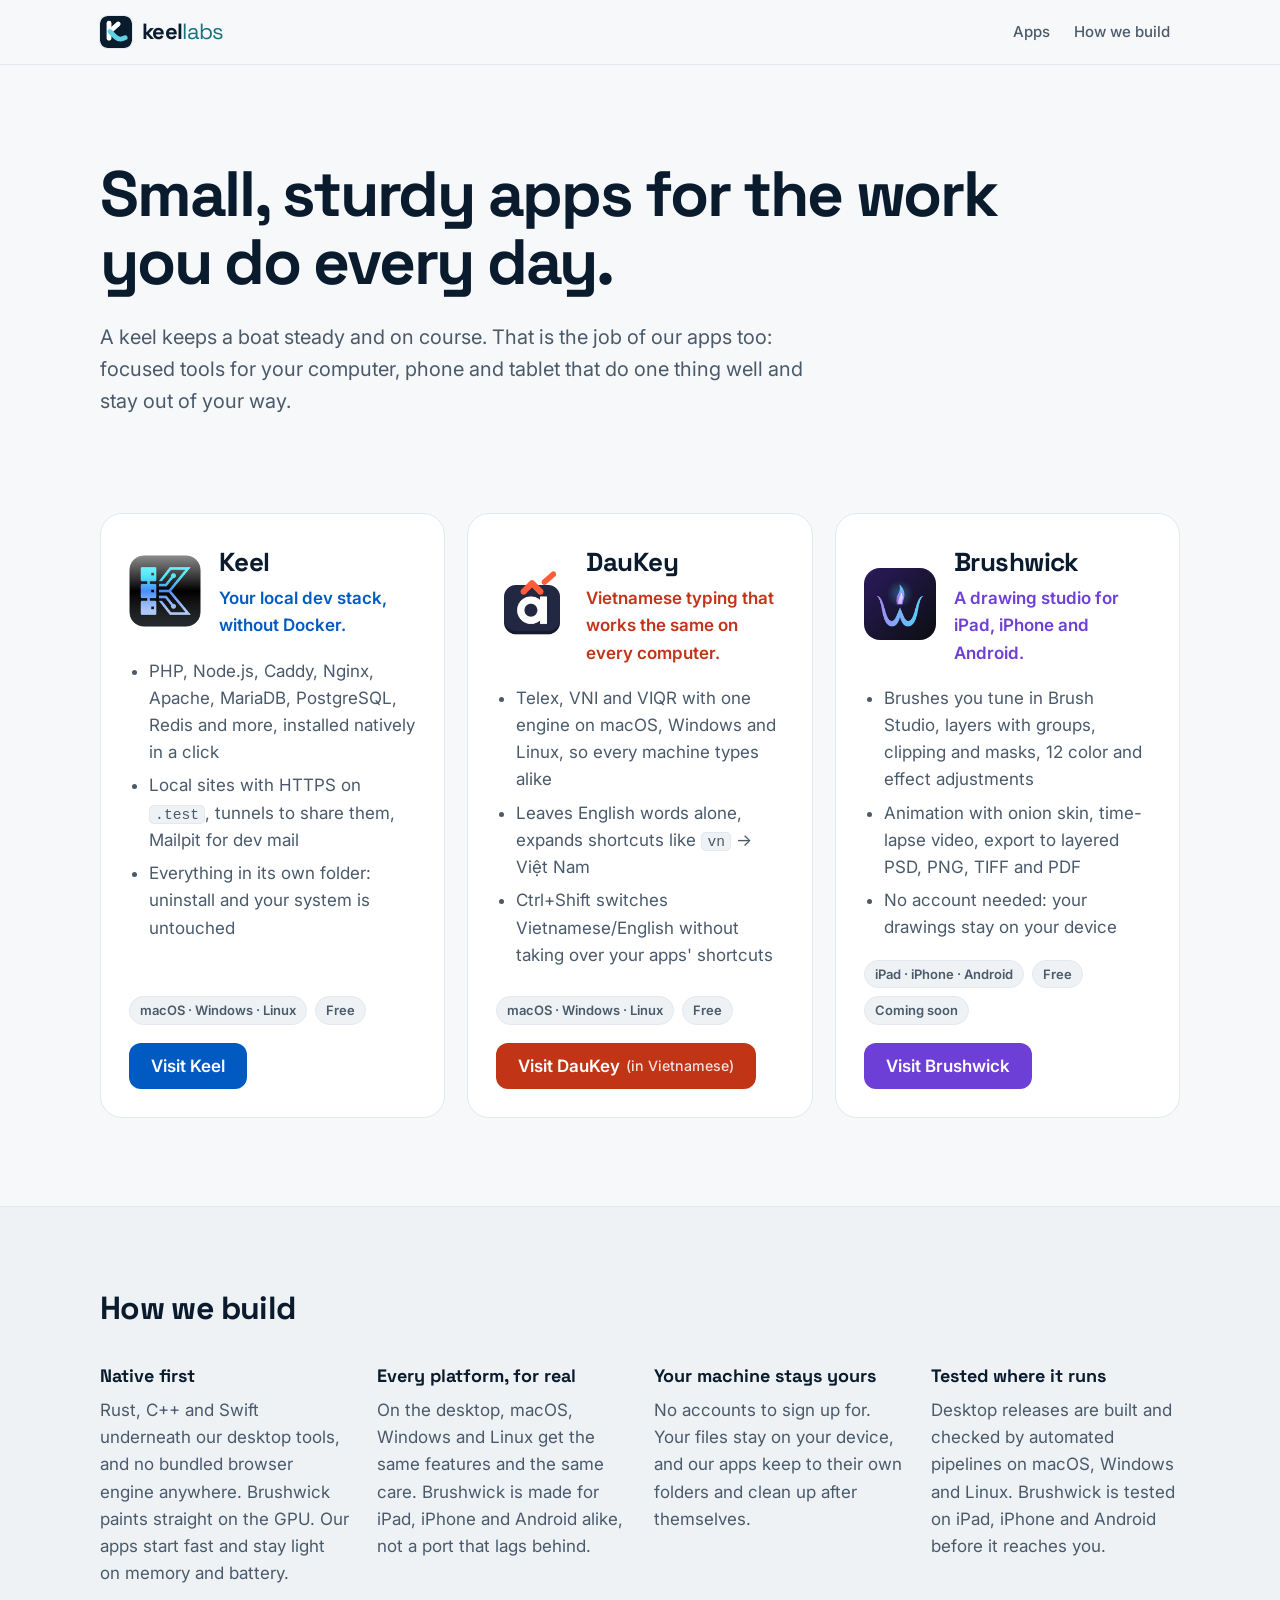
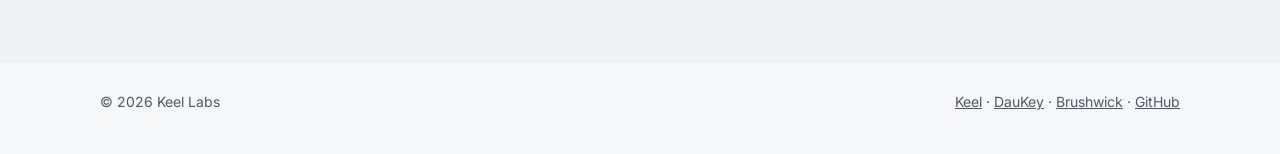
==== commit 44c584d3: "Update 404 page styling and improve version display logic on index page. Remove unused CSS variables" ====
--- a/docs/index.html
+++ b/docs/index.html
@@ -41,7 +41,6 @@
 <main>
   <section class="hero">
     <div class="wrap">
-      <p class="eyebrow">Keel Labs</p>
       <h1>Small, sturdy apps for the work you do every day.</h1>
       <p class="lead">A keel keeps a boat steady and on course. That is the job of our apps too:
         focused tools for your computer, phone and tablet that do one thing well and stay out of your way.</p>
@@ -65,7 +64,7 @@
             <li>Local sites with HTTPS on <code>.test</code>, tunnels to share them, Mailpit for dev mail</li>
             <li>Everything in its own folder: uninstall and your system is untouched</li>
           </ul>
-          <p class="facts"><span>macOS · Windows · Linux</span><span>Free</span><span data-keel-version>v1.0.2</span></p>
+          <p class="facts"><span>macOS · Windows · Linux</span><span>Free</span><span data-keel-version hidden></span></p>
           <a class="button" href="https://keel.keellabs.dev">Visit Keel</a>
         </article>
 
@@ -82,7 +81,7 @@
             <li>Leaves English words alone, expands shortcuts like <code>vn</code> → Việt Nam</li>
             <li>Ctrl+Shift switches Vietnamese/English without taking over your apps' shortcuts</li>
           </ul>
-          <p class="facts"><span>macOS · Windows · Linux</span><span>Free</span><span data-daukey-version>v1.0.0</span></p>
+          <p class="facts"><span>macOS · Windows · Linux</span><span>Free</span><span data-daukey-version hidden></span></p>
           <a class="button" href="https://daukey.keellabs.dev" hreflang="vi">Visit DauKey <small>(in Vietnamese)</small></a>
         </article>
         <article class="app brushwick">
@@ -138,11 +137,17 @@
 </footer>
 
 <script>
-  // Current versions, from each app's own release feed.
+  // Current versions, from each app's own release feed. A badge stays hidden until its feed answers,
+  // so a failed request never leaves an old number on the page.
+  function showVersion(selector, text) {
+    const el = document.querySelector(selector);
+    el.textContent = text;
+    el.hidden = false;
+  }
   fetch("https://api.github.com/repos/keel-app/keel-dev/releases/latest").then((r) => r.ok && r.json())
-    .then((r) => { if (r) document.querySelector("[data-keel-version]").textContent = r.tag_name; }).catch(() => {});
+    .then((r) => { if (r) showVersion("[data-keel-version]", r.tag_name); }).catch(() => {});
   fetch("https://daukey.keellabs.dev/version.json").then((r) => r.ok && r.json())
-    .then((v) => { if (v) document.querySelector("[data-daukey-version]").textContent = v.released === false ? `v${v.version} coming soon` : `v${v.version}`; }).catch(() => {});
+    .then((v) => { if (v) showVersion("[data-daukey-version]", v.released === false ? `v${v.version} coming soon` : `v${v.version}`); }).catch(() => {});
 </script>
 </body>
 </html>
--- a/docs/site.css
+++ b/docs/site.css
@@ -13,7 +13,6 @@
   --keel: #005ac2;         /* Keel blue for text on light */
   --keel-fill: #2f6fe0;
   --brushwick: #6d3fd6;    /* Brushwick purple for text on light */
-  --shadow: 0 1px 2px rgb(10 27 46 / 0.05), 0 14px 36px rgb(10 27 46 / 0.07);
   --display: "Space Grotesk", Inter, ui-sans-serif, system-ui, sans-serif;
   color-scheme: light dark;
 }
@@ -29,7 +28,6 @@
     --daukey: #ff7a5a;
     --keel: #7aa9ff;
     --brushwick: #b9a2fc;
-    --shadow: 0 1px 2px rgb(0 0 0 / 0.3), 0 16px 40px rgb(0 0 0 / 0.35);
   }
 }
 
@@ -57,7 +55,6 @@
 nav a:hover { color: var(--ink); background: var(--alt); }
 
 .hero { padding: 96px 0 56px; }
-.eyebrow { margin: 0 0 14px; color: var(--brand); font-weight: 600; font-size: 14px; letter-spacing: 0.06em; text-transform: uppercase; }
 h1, h2, h3 { font-family: var(--display); }
 h1 { margin: 0; max-width: 15em; font-size: clamp(38px, 5.6vw, 64px); line-height: 1.06; letter-spacing: -0.035em; font-weight: 700; }
 .lead { max-width: 36em; margin: 24px 0 0; font-size: 20px; color: var(--muted); }
@@ -69,13 +66,9 @@
 .apps { display: grid; grid-template-columns: repeat(3, minmax(0, 1fr)); gap: 22px; }
 .app {
   position: relative; display: flex; flex-direction: column; gap: 18px;
-  background: var(--raised); border: 1px solid var(--line); border-radius: 22px; padding: 28px; box-shadow: var(--shadow);
+  background: var(--raised); border: 1px solid var(--line); border-radius: 22px; padding: 28px;
   overflow: hidden;
 }
-.app::before { content: ""; position: absolute; inset: 0 0 auto; height: 4px; }
-.app.keel::before { background: linear-gradient(90deg, #2f6fe0, #19a8d8); }
-.app.daukey::before { background: var(--daukey-fill); }
-.app.brushwick::before { background: linear-gradient(90deg, #a78bfa, #4cd7f6); }
 .app-head { display: flex; gap: 18px; align-items: center; }
 .app-head img { border-radius: 16px; flex: none; }
 .app h3 { margin: 0; font-size: 26px; letter-spacing: -0.02em; }
@@ -85,15 +78,16 @@
 .brushwick .tagline { color: var(--brushwick); }
 .app ul { margin: 0; padding-left: 20px; color: var(--muted); display: grid; gap: 6px; }
 .facts { margin: auto 0 0; display: flex; flex-wrap: wrap; gap: 8px; }
+.facts span[hidden] { display: none; }
 .facts span { font-size: 13px; font-weight: 600; color: var(--muted); background: var(--alt); border: 1px solid var(--line); padding: 3px 10px; border-radius: 99px; }
 .button {
   align-self: flex-start; display: inline-flex; align-items: center; gap: 6px; min-height: 46px; padding: 0 22px;
   border-radius: 12px; font-weight: 600; text-decoration: none; color: #fff;
 }
 .button small { font-weight: 500; opacity: 0.85; }
-.keel .button { background: linear-gradient(100deg, #2f6fe0, #1592c4); }
+.keel .button { background: #005ac2; } /* fixed: white text needs the deep blue in both modes */
 .daukey .button { background: #c13416; } /* fixed: white text needs the dark orange in both modes */
-.brushwick .button { background: linear-gradient(100deg, #6d3fd6, #5b34c4); } /* white text needs the deep purple in both modes */
+.brushwick .button { background: #6d3fd6; } /* white text needs the deep purple in both modes */
 .button:hover { filter: brightness(1.07); }
 
 .principles { display: grid; grid-template-columns: repeat(4, minmax(0, 1fr)); gap: 28px; }
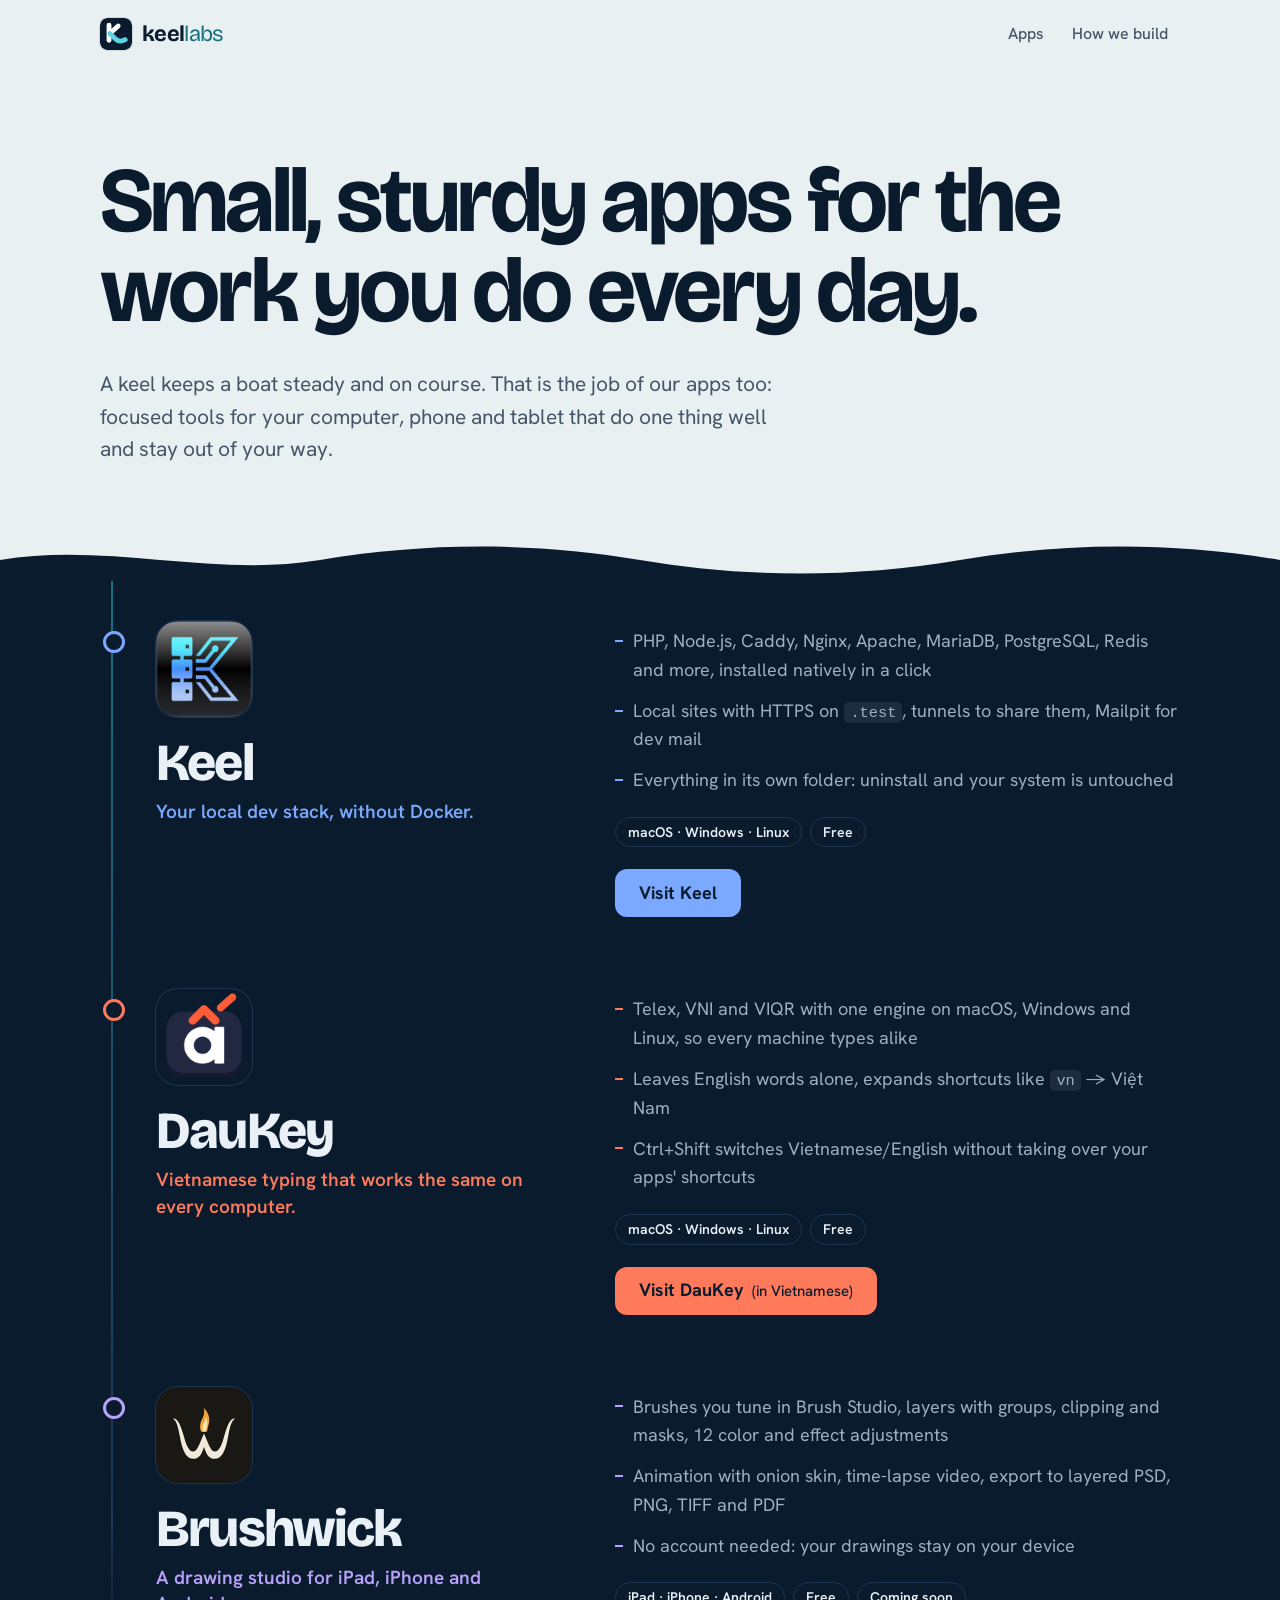
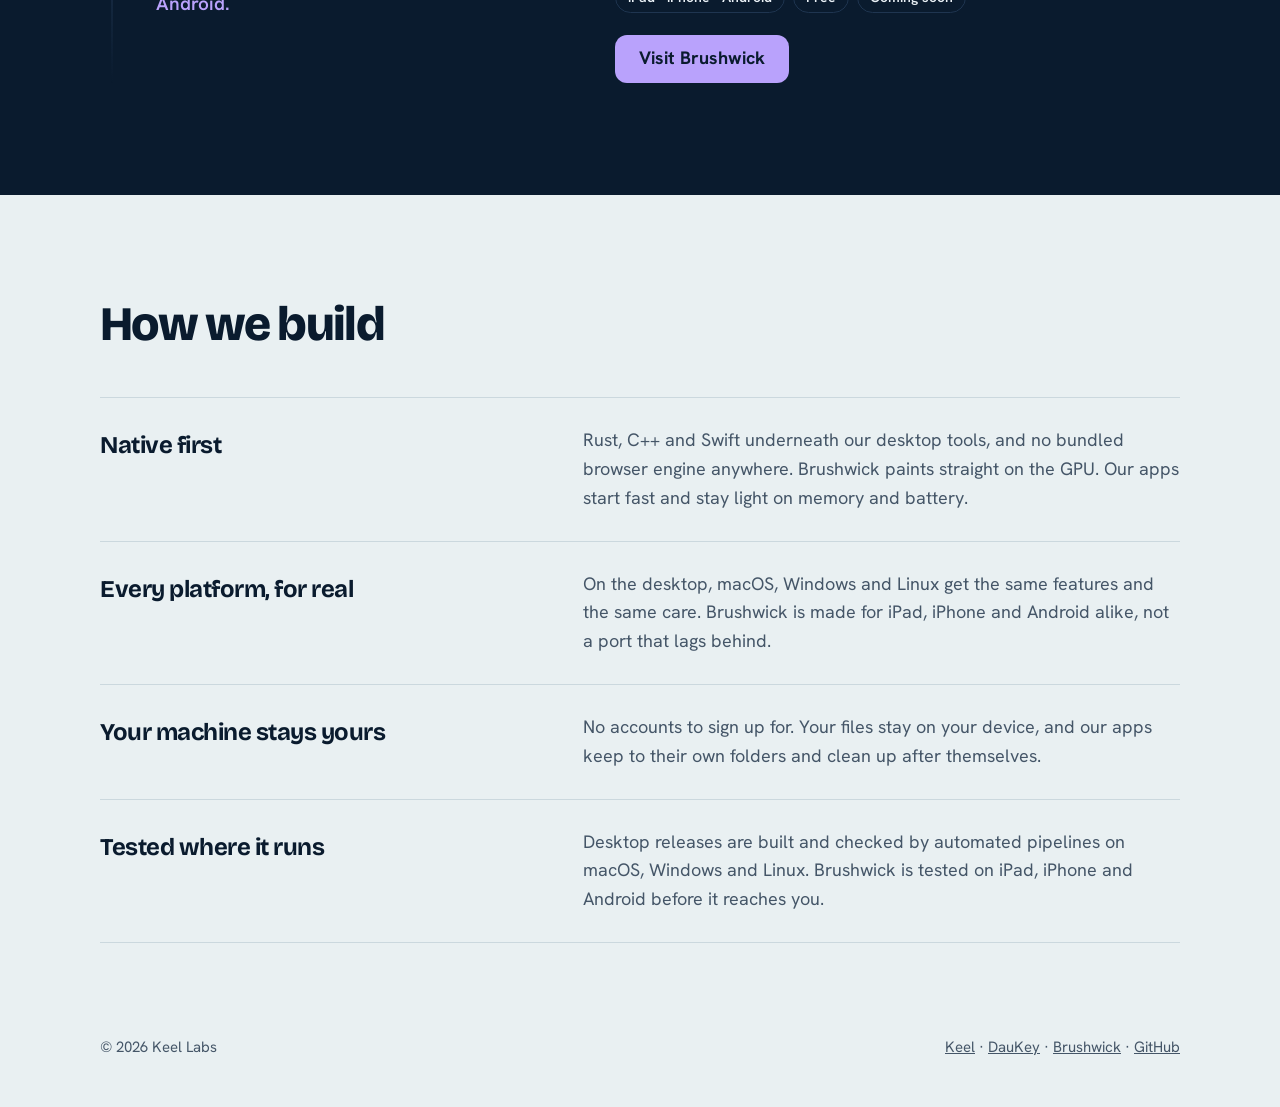
==== commit 165ee512: "Add home.css for styling the homepage layout and design, update index.html to link new stylesheet an" ====
--- a/docs/index.html
+++ b/docs/index.html
@@ -23,8 +23,8 @@
 <link rel="icon" href="img/keellabs-64.png" type="image/png">
 <link rel="preconnect" href="https://fonts.googleapis.com">
 <link rel="preconnect" href="https://fonts.gstatic.com" crossorigin>
-<link href="https://fonts.googleapis.com/css2?family=Inter:wght@400;500;600;700&family=Space+Grotesk:wght@400;700&display=swap" rel="stylesheet">
-<link rel="stylesheet" href="site.css">
+<link href="https://fonts.googleapis.com/css2?family=Bricolage+Grotesque:opsz,wght@12..96,400;12..96,700;12..96,800&family=Hanken+Grotesk:wght@400;500;600;700&display=swap" rel="stylesheet">
+<link rel="stylesheet" href="home.css">
 </head>
 <body>
 
@@ -47,10 +47,11 @@
     </div>
   </section>
 
-  <section id="apps" class="section">
+  <svg class="waterline" viewBox="0 0 1440 44" preserveAspectRatio="none" aria-hidden="true"><path d="M0 22C120 4 240 40 360 22S600 4 720 22s240 18 360 0 240-18 360 0V44H0z"/></svg>
+  <section id="apps" class="deep">
     <div class="wrap">
       <h2 class="visually-hidden">Apps</h2>
-      <div class="apps">
+      <div class="stations">
         <article class="app keel">
           <div class="app-head">
             <img src="img/keel.png" alt="" width="72" height="72">
@@ -59,6 +60,7 @@
               <p class="tagline">Your local dev stack, without Docker.</p>
             </div>
           </div>
+          <div class="app-body">
           <ul>
             <li>PHP, Node.js, Caddy, Nginx, Apache, MariaDB, PostgreSQL, Redis and more, installed natively in a click</li>
             <li>Local sites with HTTPS on <code>.test</code>, tunnels to share them, Mailpit for dev mail</li>
@@ -66,6 +68,7 @@
           </ul>
           <p class="facts"><span>macOS · Windows · Linux</span><span>Free</span><span data-keel-version hidden></span></p>
           <a class="button" href="https://keel.keellabs.dev">Visit Keel</a>
+          </div>
         </article>
 
         <article class="app daukey">
@@ -76,6 +79,7 @@
               <p class="tagline">Vietnamese typing that works the same on every computer.</p>
             </div>
           </div>
+          <div class="app-body">
           <ul>
             <li>Telex, VNI and VIQR with one engine on macOS, Windows and Linux, so every machine types alike</li>
             <li>Leaves English words alone, expands shortcuts like <code>vn</code> → Việt Nam</li>
@@ -83,15 +87,17 @@
           </ul>
           <p class="facts"><span>macOS · Windows · Linux</span><span>Free</span><span data-daukey-version hidden></span></p>
           <a class="button" href="https://daukey.keellabs.dev" hreflang="vi">Visit DauKey <small>(in Vietnamese)</small></a>
+          </div>
         </article>
         <article class="app brushwick">
           <div class="app-head">
-            <img src="img/brushwick.png" alt="" width="72" height="72">
+            <img src="img/brushwick.svg" alt="" width="72" height="72">
             <div>
               <h3>Brushwick</h3>
               <p class="tagline">A drawing studio for iPad, iPhone and Android.</p>
             </div>
           </div>
+          <div class="app-body">
           <ul>
             <li>Brushes you tune in Brush Studio, layers with groups, clipping and masks, 12 color and effect adjustments</li>
             <li>Animation with onion skin, time-lapse video, export to layered PSD, PNG, TIFF and PDF</li>
@@ -99,12 +105,13 @@
           </ul>
           <p class="facts"><span>iPad · iPhone · Android</span><span>Free</span><span>Coming soon</span></p>
           <a class="button" href="https://brushwick.keellabs.dev/en/">Visit Brushwick</a>
+          </div>
         </article>
       </div>
     </div>
   </section>
 
-  <section id="how" class="section alt">
+  <section id="how" class="how">
     <div class="wrap">
       <h2>How we build</h2>
       <div class="principles">
--- a/docs/home.css
+++ b/docs/home.css
@@ -0,0 +1,119 @@
+/* keellabs.dev home - a page split at the waterline. Above: chart-paper light. Below: deep water, where the keel (a spine line) carries each app. */
+
+:root {
+  --air: #e9f0f2;
+  --ink: #0a1b2e;
+  --muted: #455668;
+  --line: #cbd8de;
+  --brand: #16707f;
+  --deep: #0a1b2e;
+  --deep-ink: #eaf1f6;
+  --deep-muted: #9db0c1;
+  --deep-line: #1f3550;
+  --keel: #7aa9ff;
+  --daukey: #ff7a5a;
+  --brushwick: #b9a2fc;
+  --display: "Bricolage Grotesque", ui-sans-serif, system-ui, sans-serif;
+  --body: "Hanken Grotesk", ui-sans-serif, system-ui, sans-serif;
+  color-scheme: light dark;
+}
+@media (prefers-color-scheme: dark) {
+  :root {
+    --air: #0e2237;
+    --ink: #eaf1f6;
+    --muted: #9db0c1;
+    --line: #213a54;
+    --brand: #5fd3e3;
+    --deep: #06111d;
+    --deep-line: #172c42;
+  }
+}
+
+* { box-sizing: border-box; }
+html { background: var(--air); }
+body { margin: 0; background: var(--air); color: var(--ink); font: 400 18px/1.6 var(--body); -webkit-font-smoothing: antialiased; }
+a { color: inherit; }
+:focus-visible { outline: 3px solid var(--brand); outline-offset: 3px; border-radius: 6px; }
+.deep :focus-visible { outline-color: var(--deep-ink); }
+code { font-family: ui-monospace, "SF Mono", Consolas, monospace; font-size: 0.85em; background: rgb(255 255 255 / 0.08); padding: 0.1em 0.4em; border-radius: 5px; }
+.visually-hidden { position: absolute; width: 1px; height: 1px; overflow: hidden; clip: rect(0 0 0 0); white-space: nowrap; }
+.wrap { width: min(1080px, 100% - 32px); margin-inline: auto; }
+h1, h2, h3 { font-family: var(--display); margin: 0; }
+
+/* header */
+.top-row { display: flex; align-items: center; justify-content: space-between; height: 68px; gap: 16px; }
+.brand { display: flex; align-items: center; gap: 10px; text-decoration: none; font: 700 22px/1 var(--display); letter-spacing: -0.03em; }
+.brand img { border-radius: 24%; box-shadow: 0 0 0 1px var(--line); }
+.brand span span { font-weight: 400; color: var(--brand); }
+nav { display: flex; gap: 4px; }
+nav a { color: var(--muted); text-decoration: none; padding: 6px 12px; border-radius: 8px; font-size: 16px; font-weight: 500; }
+nav a:hover { color: var(--ink); background: var(--line); }
+
+/* hero */
+.hero { padding: 88px 0 72px; }
+h1 { max-width: 13em; font-size: clamp(42px, 7.4vw, 92px); line-height: 0.98; letter-spacing: -0.03em; font-weight: 700; font-variation-settings: "opsz" 96; text-wrap: balance; }
+.lead { max-width: 33em; margin: 32px 0 0; font-size: 21px; line-height: 1.55; color: var(--muted); }
+.waterline { display: block; width: 100%; height: 44px; margin-bottom: -1px; fill: var(--deep); }
+
+/* below the waterline */
+.deep { background: var(--deep); color: var(--deep-ink); padding: 40px 0 112px; }
+.stations { position: relative; display: grid; gap: 72px; padding-left: 56px; }
+.stations::before { /* the keel */
+  content: ""; position: absolute; left: 11px; top: -40px; bottom: 0; width: 2px;
+  background: linear-gradient(var(--brand), var(--deep-line) 85%, transparent);
+  transform-origin: top; animation: keel-down 1.4s cubic-bezier(.2,.7,.2,1) both;
+}
+@keyframes keel-down { from { transform: scaleY(0); } }
+
+.app { --accent: var(--keel); position: relative; display: grid; grid-template-columns: minmax(0, 5fr) minmax(0, 7fr); gap: 20px 56px; align-items: start; }
+.app.daukey { --accent: var(--daukey); }
+.app.brushwick { --accent: var(--brushwick); }
+.app::before { /* mooring point on the keel */
+  content: ""; position: absolute; left: -53px; top: 10px; width: 16px; height: 16px; border-radius: 50%;
+  background: var(--deep); border: 3px solid var(--accent);
+}
+.app-head img { display: block; width: 96px; height: 96px; border-radius: 22px; margin-bottom: 20px; box-shadow: 0 0 0 1px var(--deep-line); }
+.app h3 { font-size: clamp(34px, 4.4vw, 52px); line-height: 1; letter-spacing: -0.035em; font-weight: 800; }
+.tagline { margin: 10px 0 0; font-size: 19px; line-height: 1.4; color: var(--accent); font-weight: 600; }
+.app-body { display: grid; gap: 22px; padding-top: 6px; }
+.app ul { margin: 0; padding: 0; list-style: none; display: grid; gap: 12px; color: var(--deep-muted); max-width: 36em; }
+.app li { padding-left: 18px; position: relative; }
+.app li::before { content: ""; position: absolute; left: 0; top: 0.72em; width: 8px; height: 2px; background: var(--accent); }
+.facts { margin: 0; display: flex; flex-wrap: wrap; gap: 8px; }
+.facts span { font-size: 14px; font-weight: 600; color: var(--deep-ink); border: 1px solid var(--deep-line); padding: 3px 12px; border-radius: 99px; }
+.facts span[hidden] { display: none; }
+.button {
+  align-self: start; justify-self: start; display: inline-flex; align-items: center; gap: 8px; min-height: 48px; padding: 0 24px;
+  border-radius: 12px; font-weight: 700; text-decoration: none; background: var(--accent); color: #0a1b2e;
+  transition: transform .15s ease, box-shadow .15s ease;
+}
+.button small { font-weight: 500; }
+.button:hover { transform: translateY(-2px); box-shadow: 0 8px 24px -8px var(--accent); }
+
+/* how we build */
+.how { padding: 104px 0 72px; }
+.how h2 { font-size: clamp(32px, 4vw, 48px); letter-spacing: -0.035em; font-weight: 800; line-height: 1.05; }
+.principles { margin-top: 48px; border-top: 1px solid var(--line); }
+.principles > div { display: grid; grid-template-columns: minmax(0, 5fr) minmax(0, 7fr); gap: 8px 56px; padding: 28px 0; border-bottom: 1px solid var(--line); }
+.principles h3 { font-size: 24px; letter-spacing: -0.02em; font-weight: 700; }
+.principles p { margin: 0; color: var(--muted); max-width: 36em; }
+
+.foot { padding: 20px 0 48px; color: var(--muted); font-size: 15px; }
+.foot-row { display: flex; justify-content: space-between; flex-wrap: wrap; gap: 12px; }
+.foot a { color: var(--muted); }
+
+@media (max-width: 820px) {
+  .hero { padding: 48px 0 56px; }
+  .lead { font-size: 19px; }
+  .stations { gap: 64px; padding-left: 40px; }
+  .stations::before { left: 7px; }
+  .app::before { left: -37px; width: 14px; height: 14px; }
+  .app, .principles > div { grid-template-columns: minmax(0, 1fr); }
+  .app-head img { width: 72px; height: 72px; }
+  .button { justify-self: stretch; justify-content: center; }
+  .how { padding-top: 72px; }
+}
+@media (prefers-reduced-motion: reduce) {
+  .stations::before { animation: none; }
+  .button { transition: none; }
+}
